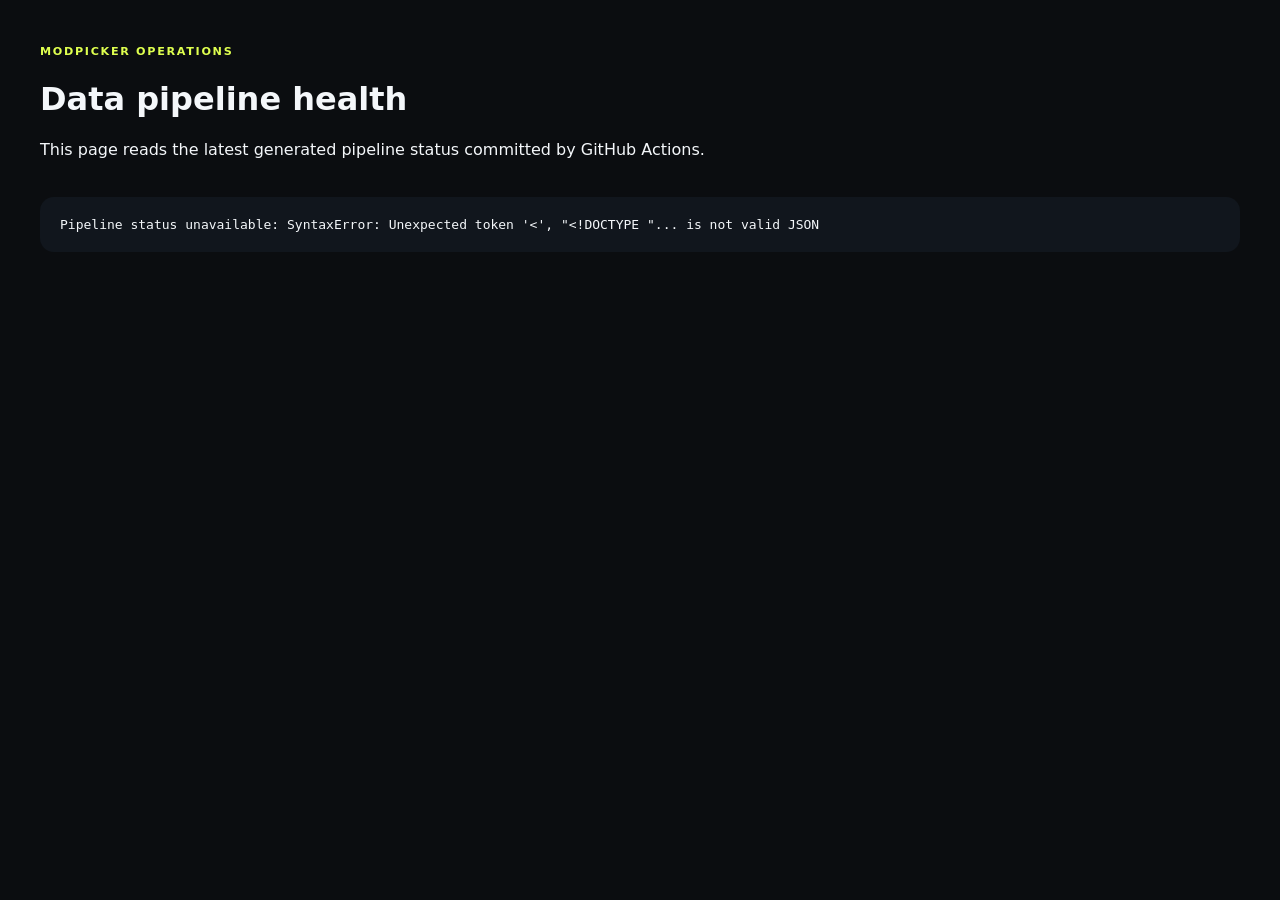
==== data-status.html @ 1fc32b27 "Add automated production data pipeline" ====
<!doctype html><html><head><meta charset="utf-8"><meta name="viewport" content="width=device-width,initial-scale=1"><title>ModPicker Data Health</title><link rel="stylesheet" href="styles.css"><link rel="stylesheet" href="enhancements.css"></head><body><main class="shell" style="padding:40px 20px"><span class="eyebrow">ModPicker operations</span><h1>Data pipeline health</h1><p>This page reads the latest generated pipeline status committed by GitHub Actions.</p><div id="health" class="ranking-summary"></div><pre id="details" style="white-space:pre-wrap;background:#11161d;padding:20px;border-radius:14px;overflow:auto"></pre></main><script>fetch('data/live/status.json',{cache:'no-store'}).then(r=>r.json()).then(s=>{health.innerHTML=`<div><span>Status</span><strong>${s.ok?'Healthy':'Attention'}</strong></div><div><span>Sources</span><strong>${s.source_count||0}</strong></div><div><span>Offers</span><strong>${s.offer_count||0}</strong></div><div><span>Review queue</span><strong>${s.review_queue_count||0}</strong></div>`;details.textContent=JSON.stringify(s,null,2)}).catch(e=>details.textContent='Pipeline status unavailable: '+e)</script></body></html>
---- styles.css ----
*{box-sizing:border-box}html{scroll-behavior:smooth}:root{--bg:#0b0d10;--panel:#12161b;--panel2:#171c22;--panel3:#1d232b;--text:#f4f7fa;--muted:#929daa;--line:#2a323c;--accent:#dfff4f;--accent2:#a8ffbd;--warn:#ffcf5a;--danger:#ff7b7b;--blue:#80bfff;--shadow:0 16px 50px rgba(0,0,0,.22)}
body{margin:0;background:var(--bg);color:var(--text);font-family:Inter,ui-sans-serif,system-ui,-apple-system,BlinkMacSystemFont,"Segoe UI",sans-serif}button,select,input{font:inherit}button{color:inherit}.shell{width:min(1320px,calc(100% - 40px));margin:auto}.topbar{height:66px;position:sticky;top:0;z-index:40;display:flex;align-items:center;gap:34px;padding:0 max(20px,calc((100vw - 1320px)/2));background:rgba(11,13,16,.94);backdrop-filter:blur(14px);border-bottom:1px solid var(--line)}.brand{font-weight:950;letter-spacing:-.055em;text-decoration:none;color:var(--text);font-size:1.25rem}.brand span{color:var(--accent)}.main-nav{display:flex;align-items:center;gap:4px}.nav-link,.mobile-menu{border:0;background:transparent;cursor:pointer;color:var(--muted);padding:9px 12px;border-radius:8px;font-weight:750;font-size:.86rem}.nav-link:hover,.nav-link.active{background:var(--panel2);color:var(--text)}.nav-count{display:inline-grid;place-items:center;min-width:19px;height:19px;padding:0 5px;background:var(--panel3);border:1px solid var(--line);border-radius:99px;font-size:.68rem}.mobile-menu{display:none;margin-left:auto}
.vehicle-strip{background:#101419;border-bottom:1px solid var(--line)}.vehicle-strip-inner{width:min(1320px,calc(100% - 40px));margin:auto;min-height:92px;display:grid;grid-template-columns:1fr 1.45fr 1fr;gap:24px;align-items:center}.vehicle-title{display:flex;flex-direction:column;gap:4px}.vehicle-title strong{font-size:1.05rem}.eyebrow{font-size:.7rem;letter-spacing:.15em;text-transform:uppercase;color:var(--accent);font-weight:900}.vehicle-selectors{display:grid;grid-template-columns:1.3fr 1fr;gap:10px}label{display:flex;flex-direction:column;gap:6px;color:var(--muted);font-size:.72rem;font-weight:800;text-transform:uppercase;letter-spacing:.06em}select,input{width:100%;background:var(--panel2);border:1px solid var(--line);color:var(--text);border-radius:9px;padding:11px 12px;outline:none;text-transform:none;letter-spacing:0}select:focus,input:focus{border-color:#596675}.vehicle-badges{display:flex;flex-wrap:wrap;justify-content:flex-end;gap:6px}.badge{padding:6px 8px;border-radius:7px;background:var(--panel2);border:1px solid var(--line);font-size:.72rem;color:var(--muted)}
.view{display:none}.active-view{display:block}.hero{padding:72px 0 52px;display:grid;grid-template-columns:1.45fr .75fr;gap:70px;align-items:end}.hero h1,.page-head h1{margin:10px 0 18px;font-size:clamp(2.8rem,6vw,5.7rem);line-height:.94;letter-spacing:-.065em}.hero p,.page-head p{max-width:740px;color:var(--muted);font-size:1.03rem;line-height:1.65}.hero-stats{display:grid;grid-template-columns:repeat(3,1fr);border:1px solid var(--line);background:var(--panel);border-radius:15px;overflow:hidden}.hero-stats div{padding:22px 14px;border-right:1px solid var(--line)}.hero-stats div:last-child{border:0}.hero-stats strong{display:block;font-size:1.8rem}.hero-stats span{font-size:.72rem;color:var(--muted)}
.filter-panel{display:grid;grid-template-columns:2.2fr 1fr 1fr auto;gap:12px;align-items:end;background:var(--panel);border:1px solid var(--line);padding:16px;border-radius:15px;margin-bottom:28px}.check-filter{height:42px;flex-direction:row;align-items:center;padding:0 8px;text-transform:none;letter-spacing:0;white-space:nowrap}.check-filter input{width:auto}.content-grid{display:grid;grid-template-columns:220px minmax(0,1fr);gap:28px;align-items:start}.category-sidebar{position:sticky;top:180px}.sidebar-title{font-size:.75rem;text-transform:uppercase;color:var(--muted);letter-spacing:.1em;margin-bottom:8px}.category-button{width:100%;text-align:left;border:0;background:transparent;color:var(--muted);padding:10px 11px;border-radius:8px;cursor:pointer;display:flex;justify-content:space-between}.category-button:hover,.category-button.active{background:var(--panel2);color:var(--text)}.sidebar-card{margin-top:20px;padding:15px;background:var(--panel);border:1px solid var(--line);border-radius:12px}.sidebar-card strong{display:block;margin:7px 0}.sidebar-card p{font-size:.78rem;color:var(--muted);line-height:1.55;margin-bottom:0}.section-head{display:flex;justify-content:space-between;align-items:end;margin-bottom:14px}.section-head h2{font-size:1.6rem;letter-spacing:-.035em;margin:5px 0}.result-count{font-size:.77rem;color:var(--muted);border:1px solid var(--line);border-radius:99px;padding:6px 9px}
.part-grid{display:grid;grid-template-columns:repeat(2,minmax(0,1fr));gap:14px;padding-bottom:80px}.part-card{position:relative;background:var(--panel);border:1px solid var(--line);border-radius:14px;padding:18px;display:flex;flex-direction:column;gap:14px;min-height:340px;transition:.18s ease}.part-card:hover{transform:translateY(-2px);border-color:#3b4653;box-shadow:var(--shadow)}.part-top{display:flex;justify-content:space-between;gap:18px}.part-brand{font-size:.69rem;text-transform:uppercase;letter-spacing:.12em;color:var(--muted)}.part-name{font-size:1.08rem;font-weight:850;line-height:1.25;margin-top:5px}.score-chip{width:58px;height:58px;border-radius:50%;display:grid;place-items:center;background:var(--accent);color:#10120b;font-weight:950;flex:0 0 auto}.tags{display:flex;gap:5px;flex-wrap:wrap}.tag{font-size:.67rem;color:var(--muted);padding:5px 7px;border-radius:99px;background:var(--panel2);border:1px solid var(--line)}.fitment-line{display:flex;align-items:center;gap:7px;font-size:.76rem;color:var(--accent2)}.fit-dot{width:7px;height:7px;border-radius:50%;background:var(--accent2)}.score-list{display:grid;gap:7px}.score-row{display:grid;grid-template-columns:76px 1fr 30px;gap:8px;align-items:center;font-size:.7rem;color:var(--muted)}.score-track{height:5px;background:#242b34;border-radius:99px;overflow:hidden}.score-track span{display:block;height:100%;background:var(--accent2)}.part-price-row{display:flex;justify-content:space-between;align-items:end;margin-top:auto}.price-block small{display:block;color:var(--muted);font-size:.67rem}.price-block strong{font-size:1.2rem}.offer-count{font-size:.68rem;color:var(--muted)}.card-actions{display:flex;gap:7px}.button{border:0;border-radius:8px;padding:9px 11px;font-weight:850;cursor:pointer}.button.primary{background:var(--accent);color:#111}.button.secondary{background:var(--panel2);border:1px solid var(--line);color:var(--text)}.button.danger{background:#2a1719;color:#ff9d9d;border:1px solid #573034}.button.small{padding:7px 9px;font-size:.76rem}.compare-toggle.selected{border-color:var(--blue);color:var(--blue)}
.page-head{padding:70px 0 30px;display:flex;justify-content:space-between;gap:50px;align-items:end}.page-head h1{font-size:clamp(2.4rem,5vw,4.7rem)}.page-head p{max-width:520px}.ranking-summary{display:grid;grid-template-columns:repeat(4,1fr);gap:12px;margin-bottom:20px}.ranking-summary>div{background:var(--panel);border:1px solid var(--line);border-radius:12px;padding:18px}.ranking-summary span{display:block;color:var(--muted);font-size:.72rem}.ranking-summary strong{font-size:1.35rem}.ranking-table{border:1px solid var(--line);border-radius:14px;overflow:hidden;margin-bottom:80px}.ranking-row{display:grid;grid-template-columns:70px 2fr .8fr .8fr .8fr .8fr 120px;align-items:center;background:var(--panel);border-bottom:1px solid var(--line);min-height:72px;padding:0 15px;gap:10px}.ranking-row:last-child{border:0}.ranking-row.header{min-height:45px;background:#101419;color:var(--muted);font-size:.7rem;text-transform:uppercase;letter-spacing:.07em}.rank-number{font-size:1.4rem;font-weight:950;color:var(--muted)}.rank-part strong{display:block}.rank-part small{color:var(--muted)}.metric-cell{font-size:.82rem}.metric-cell strong{display:block}.metric-cell span{font-size:.66rem;color:var(--muted)}
.empty-state{border:1px dashed var(--line);border-radius:14px;padding:50px;text-align:center;color:var(--muted);margin-bottom:80px}.compare-wrap{overflow-x:auto;margin-bottom:80px}.compare-table{min-width:900px;display:grid;border:1px solid var(--line);border-radius:14px;overflow:hidden}.compare-row{display:grid;grid-template-columns:180px repeat(var(--cols),minmax(190px,1fr));border-bottom:1px solid var(--line)}.compare-row:last-child{border:0}.compare-cell{padding:15px;border-right:1px solid var(--line);background:var(--panel)}.compare-cell:last-child{border:0}.compare-label{background:#101419;color:var(--muted);font-size:.73rem;text-transform:uppercase;letter-spacing:.08em}.compare-part-head{min-height:140px}.compare-part-head strong{display:block;font-size:1rem;margin:7px 0}.compare-part-head small{color:var(--muted)}.metric-good{color:var(--accent2)}.metric-warn{color:var(--warn)}
.build-page-head{align-items:center}.build-actions{display:flex;gap:8px;flex-wrap:wrap;justify-content:flex-end}.build-layout{display:grid;grid-template-columns:minmax(0,1fr) 330px;gap:25px;align-items:start;padding-bottom:80px}.compatibility-panel{margin-bottom:16px}.compat-card{border:1px solid var(--line);background:var(--panel);border-radius:12px;padding:16px}.compat-card.good{border-color:#2c5a3c}.compat-card.warn{border-color:#5b4b23}.compat-card h3{margin:0 0 7px}.compat-card p,.compat-card li{color:var(--muted);font-size:.82rem;line-height:1.55}.build-categories{display:grid;gap:12px}.build-category{background:var(--panel);border:1px solid var(--line);border-radius:13px;overflow:hidden}.build-category-head{padding:13px 16px;background:#101419;display:flex;justify-content:space-between}.build-category-head strong{font-size:.84rem}.build-category-head span{font-size:.72rem;color:var(--muted)}.build-item{display:grid;grid-template-columns:minmax(0,1fr) 100px 115px 44px;gap:12px;align-items:center;padding:15px 16px;border-top:1px solid var(--line)}.build-item:first-of-type{border-top:0}.build-item small{color:var(--muted);display:block;margin-top:3px}.build-summary-card{position:sticky;top:180px;background:var(--panel);border:1px solid var(--line);border-radius:14px;padding:20px}.summary-big{padding:18px 0;border-bottom:1px solid var(--line)}.summary-big span{display:block;color:var(--muted);font-size:.74rem}.summary-big strong{font-size:2rem}.summary-grid{display:grid;grid-template-columns:1fr 1fr;gap:9px;padding:15px 0}.summary-grid div{background:var(--panel2);border-radius:9px;padding:11px}.summary-grid span{display:block;font-size:.67rem;color:var(--muted)}.summary-grid strong{font-size:1rem}.goal-score{margin:4px 0 14px;padding:12px;background:#11160f;border:1px solid #314122;border-radius:10px}.goal-score span{display:block;color:var(--muted);font-size:.7rem}.goal-score strong{font-size:1.3rem;color:var(--accent)}.fine-print{font-size:.69rem;color:var(--muted);line-height:1.5}
.part-dialog{width:min(820px,calc(100% - 30px));max-height:86vh;overflow:auto;background:var(--panel);color:var(--text);border:1px solid var(--line);border-radius:16px;padding:27px}.part-dialog::backdrop{background:rgba(0,0,0,.76)}.dialog-close{position:absolute;top:10px;right:15px;border:0;background:transparent;color:var(--muted);font-size:2rem;cursor:pointer}.dialog-title{padding-right:35px}.dialog-title h2{font-size:2rem;margin:7px 0}.dialog-sub{color:var(--muted);line-height:1.6}.dialog-grid{display:grid;grid-template-columns:1fr 1fr;gap:15px;margin:22px 0}.dialog-box{background:var(--panel2);border:1px solid var(--line);border-radius:11px;padding:15px}.dialog-box h3{font-size:.82rem;text-transform:uppercase;color:var(--muted);letter-spacing:.07em}.offer-list{display:grid;gap:8px}.offer{display:grid;grid-template-columns:1fr 90px 100px;gap:12px;align-items:center;padding:11px;border:1px solid var(--line);border-radius:9px}.offer small{display:block;color:var(--muted)}.offer a{color:var(--accent);font-weight:850;text-decoration:none}.evidence-list{display:grid;gap:8px}.evidence-item{padding:11px;background:var(--panel2);border-radius:9px}.evidence-item strong{font-size:.8rem}.evidence-item p{font-size:.78rem;color:var(--muted);margin:6px 0}.warning-box{background:#231f13;border:1px solid #51431d;color:#e4cf8a;border-radius:9px;padding:12px;font-size:.78rem}.toast{position:fixed;right:20px;bottom:20px;z-index:90;background:var(--text);color:#111;padding:11px 14px;border-radius:9px;font-weight:850;opacity:0;transform:translateY(10px);pointer-events:none;transition:.2s}.toast.show{opacity:1;transform:none}footer{border-top:1px solid var(--line);background:#090b0e}.footer-inner{display:flex;justify-content:space-between;padding:26px 0;color:var(--muted);font-size:.77rem}.footer-inner strong{color:var(--text)}
@media(max-width:1050px){.vehicle-strip-inner{grid-template-columns:1fr}.vehicle-strip-inner{padding:14px 0}.vehicle-badges{justify-content:flex-start}.hero{grid-template-columns:1fr}.content-grid{grid-template-columns:1fr}.category-sidebar{position:static}.category-sidebar>div:nth-child(2){display:flex;gap:5px;overflow:auto}.category-button{width:auto;white-space:nowrap}.sidebar-card{display:none}.part-grid{grid-template-columns:1fr}.build-layout{grid-template-columns:1fr}.build-summary-card{position:static}.ranking-row{grid-template-columns:55px 2fr .8fr .8fr 100px}.ranking-row>*:nth-child(4),.ranking-row>*:nth-child(5){display:none}}
@media(max-width:720px){.shell,.vehicle-strip-inner{width:min(100% - 22px,1320px)}.main-nav{display:none;position:absolute;top:66px;left:0;right:0;background:var(--panel);border-bottom:1px solid var(--line);padding:10px 12px}.main-nav.open{display:grid}.mobile-menu{display:block}.vehicle-selectors{grid-template-columns:1fr}.hero{padding-top:46px}.hero-stats{grid-template-columns:1fr}.hero-stats div{border-right:0;border-bottom:1px solid var(--line)}.filter-panel{grid-template-columns:1fr}.page-head{display:block}.ranking-summary{grid-template-columns:1fr 1fr}.ranking-row{grid-template-columns:45px 2fr .8fr}.ranking-row>*:nth-child(3),.ranking-row>*:nth-child(4),.ranking-row>*:nth-child(5),.ranking-row>*:nth-child(6){display:none}.build-item{grid-template-columns:1fr auto}.build-item>*:nth-child(2),.build-item>*:nth-child(3){display:none}.dialog-grid{grid-template-columns:1fr}.offer{grid-template-columns:1fr 80px}.offer>*:nth-child(3){grid-column:1/-1}.footer-inner{display:grid;gap:5px}}
---- enhancements.css ----
.topbar{gap:20px}.main-nav{flex-wrap:wrap}.nav-count:empty{display:none}
.prototype-banner{margin:22px auto 0;padding:12px 16px;border:1px solid #5b5127;border-radius:12px;background:#211e12;color:#d9ce8b;font-size:.82rem;line-height:1.5}.prototype-banner strong{color:#f2e6a4}
.filter-panel{grid-template-columns:minmax(220px,1.7fr) repeat(4,minmax(125px,.65fr)) auto;align-items:end}.filter-panel label>span{white-space:nowrap}.check-filter{justify-content:center;align-items:center;min-height:46px}
.quick-meta{display:flex;flex-wrap:wrap;gap:7px;color:var(--muted);font-size:.72rem}.quick-meta span{padding:5px 8px;border:1px solid var(--line);border-radius:8px;background:#0e1217}.deal-tag{border-color:#44612d!important;color:#b8ef8a!important;background:#182210!important}.icon-button{width:38px;height:38px;border:1px solid var(--line);border-radius:9px;background:var(--panel2);color:var(--muted);cursor:pointer;font-size:1.15rem}.icon-button.selected{color:var(--accent);border-color:#687333}.card-actions{align-items:center;flex-wrap:wrap;justify-content:flex-end}.offer-count{margin-top:3px}
.price-summary,.ranking-summary{display:grid;grid-template-columns:repeat(4,1fr);gap:12px;margin-bottom:22px}.price-summary>div,.ranking-summary>div{background:var(--panel);border:1px solid var(--line);border-radius:14px;padding:18px}.price-summary span,.ranking-summary span{display:block;color:var(--muted);font-size:.76rem;text-transform:uppercase;letter-spacing:.08em;margin-bottom:7px}.price-summary strong,.ranking-summary strong{font-size:1.25rem}.price-note{padding:15px 18px;border:1px solid var(--line);border-radius:12px;background:var(--panel);color:var(--muted);margin-bottom:18px}.price-row{display:grid;grid-template-columns:minmax(220px,2fr) 1fr 1.2fr 1fr 1fr 70px 105px;gap:10px;align-items:center;padding:13px 14px;border-bottom:1px solid var(--line);font-size:.84rem}.price-row.header{color:var(--muted);font-size:.73rem;text-transform:uppercase;letter-spacing:.06em;background:var(--panel)}
.rank-controls{display:flex;justify-content:flex-end;margin:-10px 0 18px}.rank-controls label{width:min(260px,100%)}.top-picks{display:grid;grid-template-columns:repeat(4,1fr);gap:10px;margin:0 0 24px}.top-pick-card,.suggestion-card,.alternative-card{appearance:none;text-align:left;background:var(--panel);border:1px solid var(--line);border-radius:12px;color:var(--text);padding:15px;cursor:pointer}.top-pick-card:hover,.suggestion-card:hover,.alternative-card:hover{border-color:#5c6672}.top-pick-card span,.suggestion-card span{display:block;color:var(--accent);font-size:.7rem;text-transform:uppercase;letter-spacing:.08em;margin-bottom:7px}.top-pick-card strong,.suggestion-card strong,.alternative-card strong{display:block;font-size:.88rem}.top-pick-card small,.suggestion-card small,.alternative-card span{display:block;color:var(--muted);margin-top:6px;font-size:.75rem}
.build-controls{display:grid;grid-template-columns:1.5fr repeat(2,minmax(130px,.6fr));gap:10px;margin-bottom:20px;padding:16px;background:var(--panel);border:1px solid var(--line);border-radius:14px}.build-controls label span{font-size:.72rem;text-transform:uppercase;letter-spacing:.07em;color:var(--muted)}.coverage-panel{background:var(--panel);border:1px solid var(--line);border-radius:14px;padding:17px;margin-bottom:15px}.coverage-head{display:flex;align-items:end;justify-content:space-between}.coverage-head strong{display:block;margin-top:4px}.coverage-track{height:7px;background:#252b33;border-radius:99px;overflow:hidden;margin:12px 0}.coverage-track span{display:block;height:100%;background:var(--accent)}.coverage-chips{display:flex;flex-wrap:wrap;gap:7px}.coverage-chip{font-size:.72rem;padding:5px 8px;border:1px solid var(--line);border-radius:99px;color:var(--muted)}.coverage-chip.done{color:#b7e6c5;border-color:#315b3d;background:#122319}.build-item.enhanced{grid-template-columns:minmax(260px,2.5fr) 120px 130px 48px}.mini-meta{font-size:.72rem;color:var(--muted);margin-top:7px}.status-select{padding:7px 8px;font-size:.77rem}.summary-breakdown{border-top:1px solid var(--line);border-bottom:1px solid var(--line);padding:12px 0;margin:13px 0}.summary-breakdown>div{display:flex;justify-content:space-between;padding:5px 0;color:var(--muted);font-size:.82rem}.summary-breakdown strong{color:var(--text)}.budget-status{padding:12px;border:1px solid var(--line);border-radius:10px;background:var(--panel2);font-size:.82rem;margin:12px 0}.budget-status span{display:block;color:var(--muted);margin-bottom:5px}.budget-good{color:#9ee6b3}.budget-bad{color:#ffadad}.suggestions{margin-top:18px}.suggestions h3{margin-bottom:10px}.suggestion-grid{display:grid;grid-template-columns:repeat(2,1fr);gap:10px}.issue-bad{color:#ffb5b5}.issue-info{color:#c3d8ee}.compact{padding:14px!important}
.dialog-actions{display:flex;gap:9px;flex-wrap:wrap;margin-top:15px}.price-callout{display:grid;grid-template-columns:repeat(3,1fr);gap:9px;margin:10px 0 14px}.price-callout>div{background:var(--panel2);border:1px solid var(--line);border-radius:10px;padding:12px}.price-callout span{display:block;color:var(--muted);font-size:.7rem;text-transform:uppercase;margin-bottom:6px}.seller-list{border-top:1px solid var(--line)}.seller-row{display:grid;grid-template-columns:1fr 100px 75px;gap:10px;align-items:center;padding:10px 0;border-bottom:1px solid var(--line)}.seller-row small{display:block;color:var(--muted);margin-top:3px}.alternative-grid{display:grid;grid-template-columns:repeat(3,1fr);gap:8px}
.research-panel{margin-top:22px;padding-top:20px;border-top:1px solid var(--line)}.research-links{display:grid;grid-template-columns:repeat(2,1fr);gap:9px;margin:12px 0 20px}.research-link{display:flex;justify-content:space-between;gap:10px;align-items:center;padding:12px 13px;border:1px solid var(--line);background:var(--panel2);border-radius:10px;color:var(--text)}.research-link span{font-size:.8rem}.research-link small{color:var(--muted);font-size:.7rem}.install-plan{counter-reset:install;display:grid;gap:8px;margin:10px 0}.install-step{position:relative;padding:12px 12px 12px 45px;border:1px solid var(--line);border-radius:10px;background:var(--panel2);font-size:.83rem;line-height:1.5}.install-step:before{counter-increment:install;content:counter(install);position:absolute;left:12px;top:11px;width:23px;height:23px;border-radius:50%;display:grid;place-items:center;background:var(--accent);color:#111;font-weight:900;font-size:.72rem}.tools-list{display:flex;flex-wrap:wrap;gap:6px}.tool-chip{font-size:.72rem;padding:5px 8px;border:1px solid var(--line);border-radius:99px;color:var(--muted)}.research-warning{padding:11px 12px;border-radius:9px;border:1px solid #5b5127;background:#211e12;color:#d9ce8b;font-size:.78rem;line-height:1.5}.community-hub{display:flex;align-items:center;justify-content:space-between;gap:10px;padding:12px;border:1px solid var(--line);border-radius:10px;margin-bottom:8px}.community-hub small{display:block;color:var(--muted);margin-top:3px}
@media(max-width:1100px){.filter-panel{grid-template-columns:repeat(3,1fr)}.top-picks{grid-template-columns:repeat(2,1fr)}.price-row{grid-template-columns:2fr 1fr 1fr 90px}.price-row>*:nth-child(4),.price-row>*:nth-child(5),.price-row>*:nth-child(6){display:none}}
@media(max-width:760px){.price-summary,.ranking-summary{grid-template-columns:repeat(2,1fr)}.filter-panel,.build-controls{grid-template-columns:1fr 1fr}.top-picks,.suggestion-grid,.research-links,.price-callout,.alternative-grid{grid-template-columns:1fr}.build-item.enhanced{grid-template-columns:1fr}.price-row{grid-template-columns:1.8fr 1fr 70px}.price-row>*:nth-child(3),.price-row>*:nth-child(7){display:none}}
@media(max-width:520px){.filter-panel,.build-controls,.price-summary,.ranking-summary{grid-template-columns:1fr}.research-link{align-items:flex-start}.seller-row{grid-template-columns:1fr auto}.seller-row a{grid-column:1/-1}}
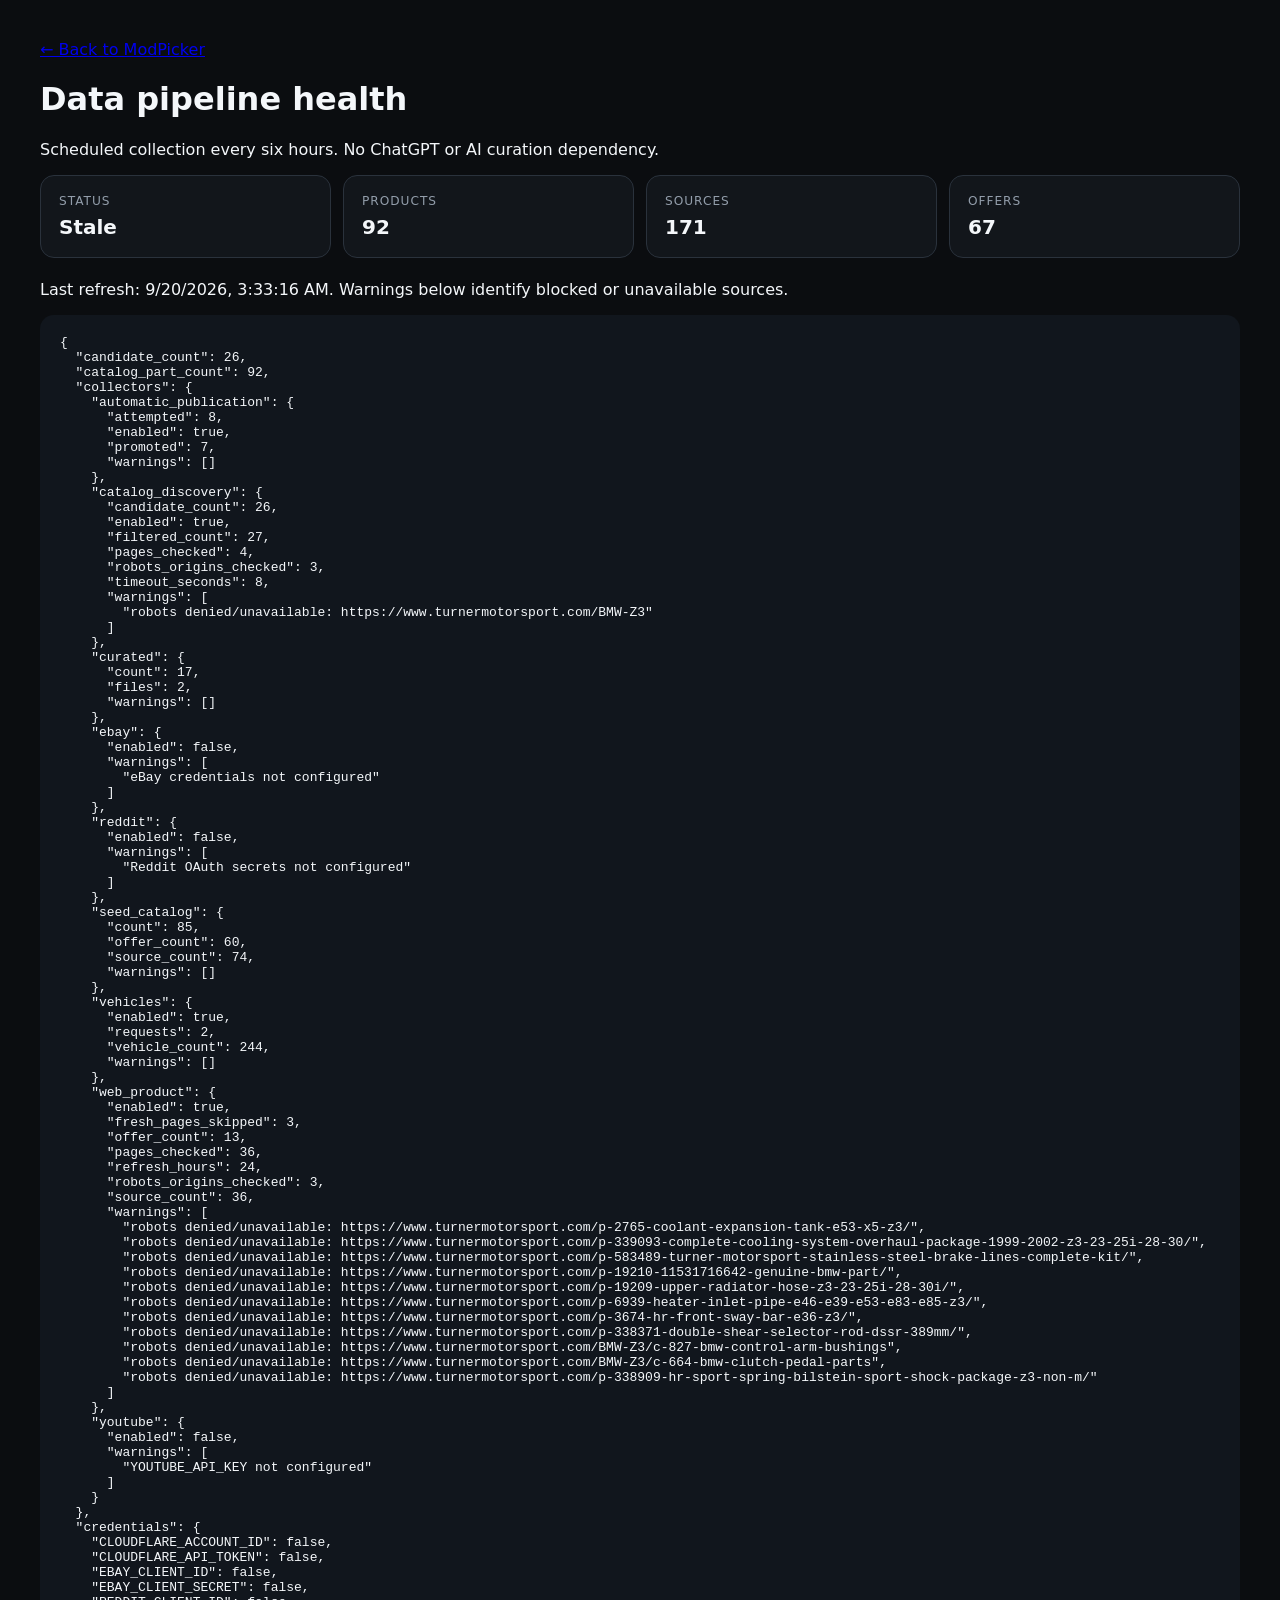
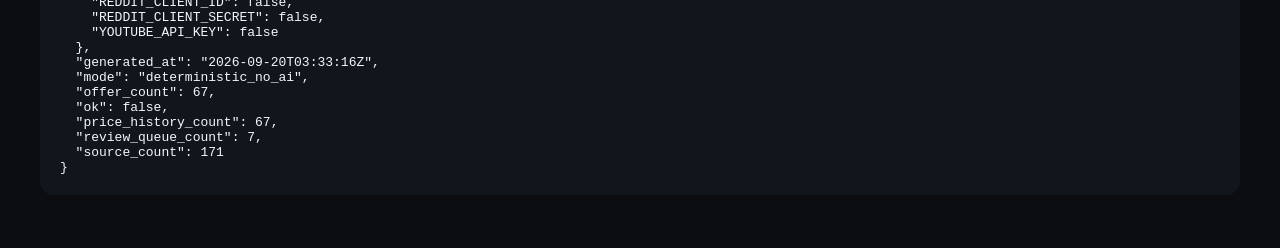
==== commit db79377d: "Replace synthetic scores with evidence; automate catalog growth and polish build planning" ====
--- a/data-status.html
+++ b/data-status.html
@@ -1 +1 @@
-<!doctype html><html><head><meta charset="utf-8"><meta name="viewport" content="width=device-width,initial-scale=1"><title>ModPicker Data Health</title><link rel="stylesheet" href="styles.css"><link rel="stylesheet" href="enhancements.css"></head><body><main class="shell" style="padding:40px 20px"><span class="eyebrow">ModPicker operations</span><h1>Data pipeline health</h1><p>This page reads the latest generated pipeline status committed by GitHub Actions.</p><div id="health" class="ranking-summary"></div><pre id="details" style="white-space:pre-wrap;background:#11161d;padding:20px;border-radius:14px;overflow:auto"></pre></main><script>fetch('data/live/status.json',{cache:'no-store'}).then(r=>r.json()).then(s=>{health.innerHTML=`<div><span>Status</span><strong>${s.ok?'Healthy':'Attention'}</strong></div><div><span>Sources</span><strong>${s.source_count||0}</strong></div><div><span>Offers</span><strong>${s.offer_count||0}</strong></div><div><span>Review queue</span><strong>${s.review_queue_count||0}</strong></div>`;details.textContent=JSON.stringify(s,null,2)}).catch(e=>details.textContent='Pipeline status unavailable: '+e)</script></body></html>
+<!doctype html><html lang="en"><head><meta charset="utf-8"><meta name="viewport" content="width=device-width,initial-scale=1"><title>ModPicker data health</title><link rel="stylesheet" href="styles.css"><link rel="stylesheet" href="enhancements.css"></head><body><main class="shell" style="padding:40px 20px"><a href="index.html">← Back to ModPicker</a><h1>Data pipeline health</h1><p>Scheduled collection every six hours. No ChatGPT or AI curation dependency.</p><div id="health" class="ranking-summary"></div><p id="freshness"></p><pre id="details" style="white-space:pre-wrap;background:#11161d;padding:20px;border-radius:14px;overflow:auto"></pre></main><script>fetch('data/live/status.json',{cache:'no-store'}).then(r=>{if(!r.ok)throw Error(r.status);return r.json()}).then(s=>{const stale=Date.now()-Date.parse(s.generated_at)>12*3600000;document.getElementById('health').innerHTML=`<div><span>Status</span><strong>${stale?'Stale':s.ok?'Healthy':'Partial coverage'}</strong></div><div><span>Products</span><strong>${Number(s.catalog_part_count)||0}</strong></div><div><span>Sources</span><strong>${Number(s.source_count)||0}</strong></div><div><span>Offers</span><strong>${Number(s.offer_count)||0}</strong></div>`;document.getElementById('freshness').textContent='Last refresh: '+new Date(s.generated_at).toLocaleString()+'. Warnings below identify blocked or unavailable sources.';document.getElementById('details').textContent=JSON.stringify(s,null,2)}).catch(e=>document.getElementById('details').textContent='Status unavailable: '+e)</script></body></html>
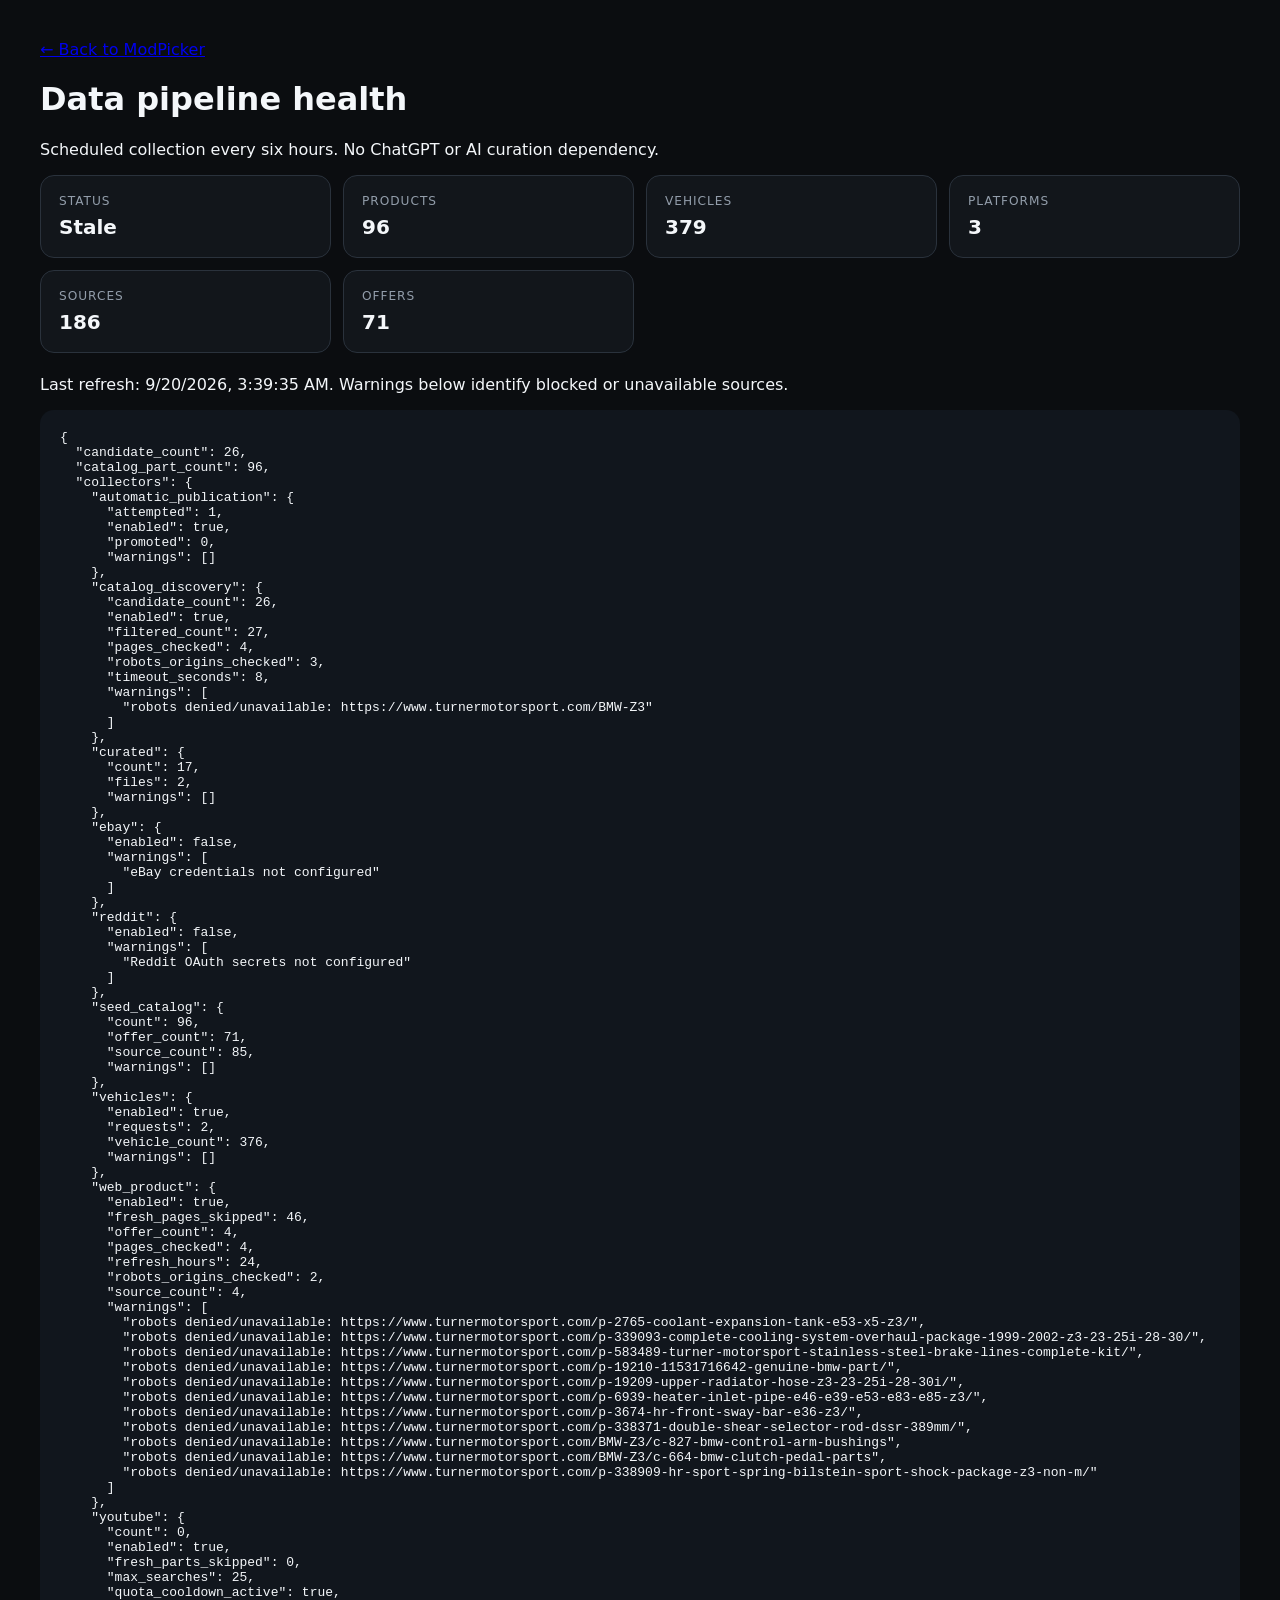
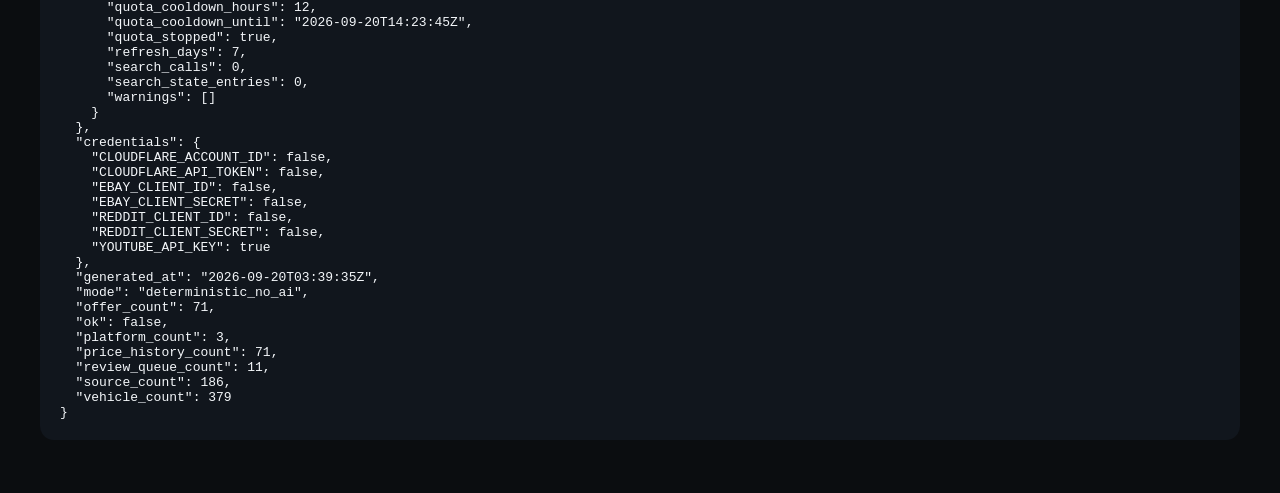
==== commit 405308ec: "Add hierarchical car and engine platform catalog flows" ====
--- a/data-status.html
+++ b/data-status.html
@@ -1 +1 @@
-<!doctype html><html lang="en"><head><meta charset="utf-8"><meta name="viewport" content="width=device-width,initial-scale=1"><title>ModPicker data health</title><link rel="stylesheet" href="styles.css"><link rel="stylesheet" href="enhancements.css"></head><body><main class="shell" style="padding:40px 20px"><a href="index.html">← Back to ModPicker</a><h1>Data pipeline health</h1><p>Scheduled collection every six hours. No ChatGPT or AI curation dependency.</p><div id="health" class="ranking-summary"></div><p id="freshness"></p><pre id="details" style="white-space:pre-wrap;background:#11161d;padding:20px;border-radius:14px;overflow:auto"></pre></main><script>fetch('data/live/status.json',{cache:'no-store'}).then(r=>{if(!r.ok)throw Error(r.status);return r.json()}).then(s=>{const stale=Date.now()-Date.parse(s.generated_at)>12*3600000;document.getElementById('health').innerHTML=`<div><span>Status</span><strong>${stale?'Stale':s.ok?'Healthy':'Partial coverage'}</strong></div><div><span>Products</span><strong>${Number(s.catalog_part_count)||0}</strong></div><div><span>Sources</span><strong>${Number(s.source_count)||0}</strong></div><div><span>Offers</span><strong>${Number(s.offer_count)||0}</strong></div>`;document.getElementById('freshness').textContent='Last refresh: '+new Date(s.generated_at).toLocaleString()+'. Warnings below identify blocked or unavailable sources.';document.getElementById('details').textContent=JSON.stringify(s,null,2)}).catch(e=>document.getElementById('details').textContent='Status unavailable: '+e)</script></body></html>
+<!doctype html><html lang="en"><head><meta charset="utf-8"><meta name="viewport" content="width=device-width,initial-scale=1"><title>ModPicker data health</title><link rel="stylesheet" href="styles.css"><link rel="stylesheet" href="enhancements.css"></head><body><main class="shell" style="padding:40px 20px"><a href="index.html">← Back to ModPicker</a><h1>Data pipeline health</h1><p>Scheduled collection every six hours. No ChatGPT or AI curation dependency.</p><div id="health" class="ranking-summary"></div><p id="freshness"></p><pre id="details" style="white-space:pre-wrap;background:#11161d;padding:20px;border-radius:14px;overflow:auto"></pre></main><script>fetch('data/live/status.json',{cache:'no-store'}).then(r=>{if(!r.ok)throw Error(r.status);return r.json()}).then(s=>{const stale=Date.now()-Date.parse(s.generated_at)>12*3600000;document.getElementById('health').innerHTML=`<div><span>Status</span><strong>${stale?'Stale':s.ok?'Healthy':'Partial coverage'}</strong></div><div><span>Products</span><strong>${Number(s.catalog_part_count)||0}</strong></div><div><span>Vehicles</span><strong>${Number(s.vehicle_count)||0}</strong></div><div><span>Platforms</span><strong>${Number(s.platform_count)||0}</strong></div><div><span>Sources</span><strong>${Number(s.source_count)||0}</strong></div><div><span>Offers</span><strong>${Number(s.offer_count)||0}</strong></div>`;document.getElementById('freshness').textContent='Last refresh: '+new Date(s.generated_at).toLocaleString()+'. Warnings below identify blocked or unavailable sources.';document.getElementById('details').textContent=JSON.stringify(s,null,2)}).catch(e=>document.getElementById('details').textContent='Status unavailable: '+e)</script></body></html>
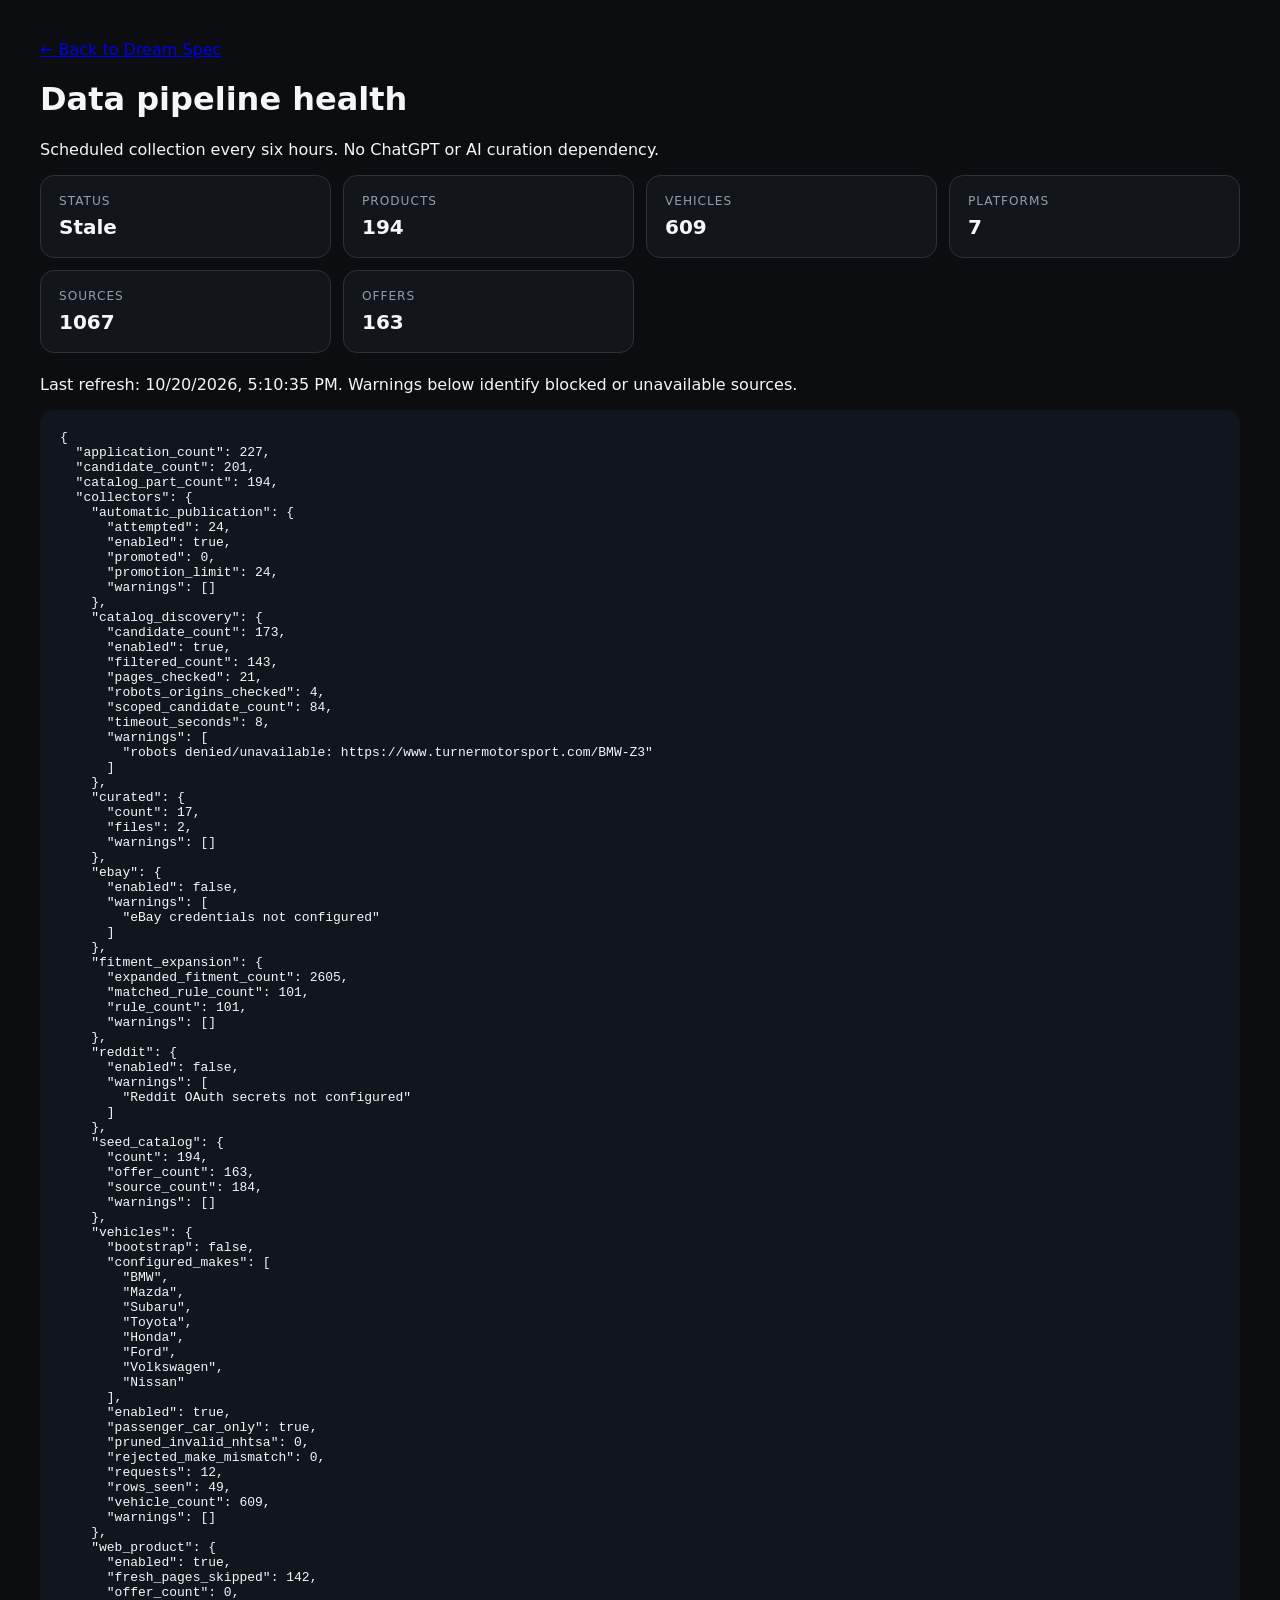
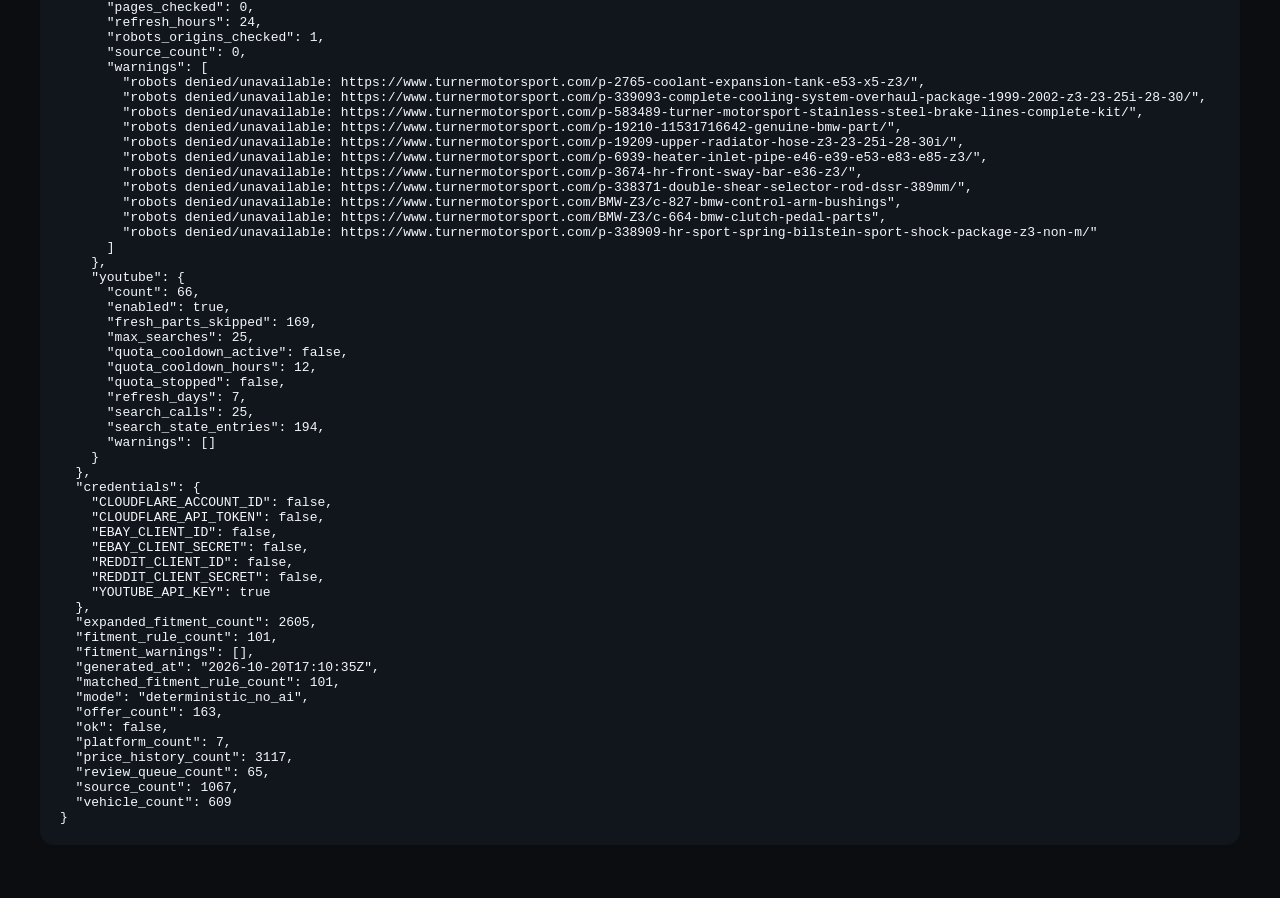
==== commit 5d084c25: "Introduce Dream Spec hub, reversible themes and authenticated vehicle tools" ====
--- a/data-status.html
+++ b/data-status.html
@@ -1 +1 @@
-<!doctype html><html lang="en"><head><meta charset="utf-8"><meta name="viewport" content="width=device-width,initial-scale=1"><title>ModPicker data health</title><link rel="stylesheet" href="styles.css"><link rel="stylesheet" href="enhancements.css"></head><body><main class="shell" style="padding:40px 20px"><a href="index.html">← Back to ModPicker</a><h1>Data pipeline health</h1><p>Scheduled collection every six hours. No ChatGPT or AI curation dependency.</p><div id="health" class="ranking-summary"></div><p id="freshness"></p><pre id="details" style="white-space:pre-wrap;background:#11161d;padding:20px;border-radius:14px;overflow:auto"></pre></main><script>fetch('data/live/status.json',{cache:'no-store'}).then(r=>{if(!r.ok)throw Error(r.status);return r.json()}).then(s=>{const stale=Date.now()-Date.parse(s.generated_at)>12*3600000;document.getElementById('health').innerHTML=`<div><span>Status</span><strong>${stale?'Stale':s.ok?'Healthy':'Partial coverage'}</strong></div><div><span>Products</span><strong>${Number(s.catalog_part_count)||0}</strong></div><div><span>Vehicles</span><strong>${Number(s.vehicle_count)||0}</strong></div><div><span>Platforms</span><strong>${Number(s.platform_count)||0}</strong></div><div><span>Sources</span><strong>${Number(s.source_count)||0}</strong></div><div><span>Offers</span><strong>${Number(s.offer_count)||0}</strong></div>`;document.getElementById('freshness').textContent='Last refresh: '+new Date(s.generated_at).toLocaleString()+'. Warnings below identify blocked or unavailable sources.';document.getElementById('details').textContent=JSON.stringify(s,null,2)}).catch(e=>document.getElementById('details').textContent='Status unavailable: '+e)</script></body></html>
+<!doctype html><html lang="en"><head><meta charset="utf-8"><meta name="viewport" content="width=device-width,initial-scale=1"><title>Dream Spec data health</title><link rel="stylesheet" href="styles.css"><link rel="stylesheet" href="enhancements.css"></head><body><main class="shell" style="padding:40px 20px"><a href="index.html">← Back to Dream Spec</a><h1>Data pipeline health</h1><p>Scheduled collection every six hours. No ChatGPT or AI curation dependency.</p><div id="health" class="ranking-summary"></div><p id="freshness"></p><pre id="details" style="white-space:pre-wrap;background:#11161d;padding:20px;border-radius:14px;overflow:auto"></pre></main><script>fetch('data/live/status.json',{cache:'no-store'}).then(r=>{if(!r.ok)throw Error(r.status);return r.json()}).then(s=>{const stale=Date.now()-Date.parse(s.generated_at)>12*3600000;document.getElementById('health').innerHTML=`<div><span>Status</span><strong>${stale?'Stale':s.ok?'Healthy':'Partial coverage'}</strong></div><div><span>Products</span><strong>${Number(s.catalog_part_count)||0}</strong></div><div><span>Vehicles</span><strong>${Number(s.vehicle_count)||0}</strong></div><div><span>Platforms</span><strong>${Number(s.platform_count)||0}</strong></div><div><span>Sources</span><strong>${Number(s.source_count)||0}</strong></div><div><span>Offers</span><strong>${Number(s.offer_count)||0}</strong></div>`;document.getElementById('freshness').textContent='Last refresh: '+new Date(s.generated_at).toLocaleString()+'. Warnings below identify blocked or unavailable sources.';document.getElementById('details').textContent=JSON.stringify(s,null,2)}).catch(e=>document.getElementById('details').textContent='Status unavailable: '+e)</script></body></html>
